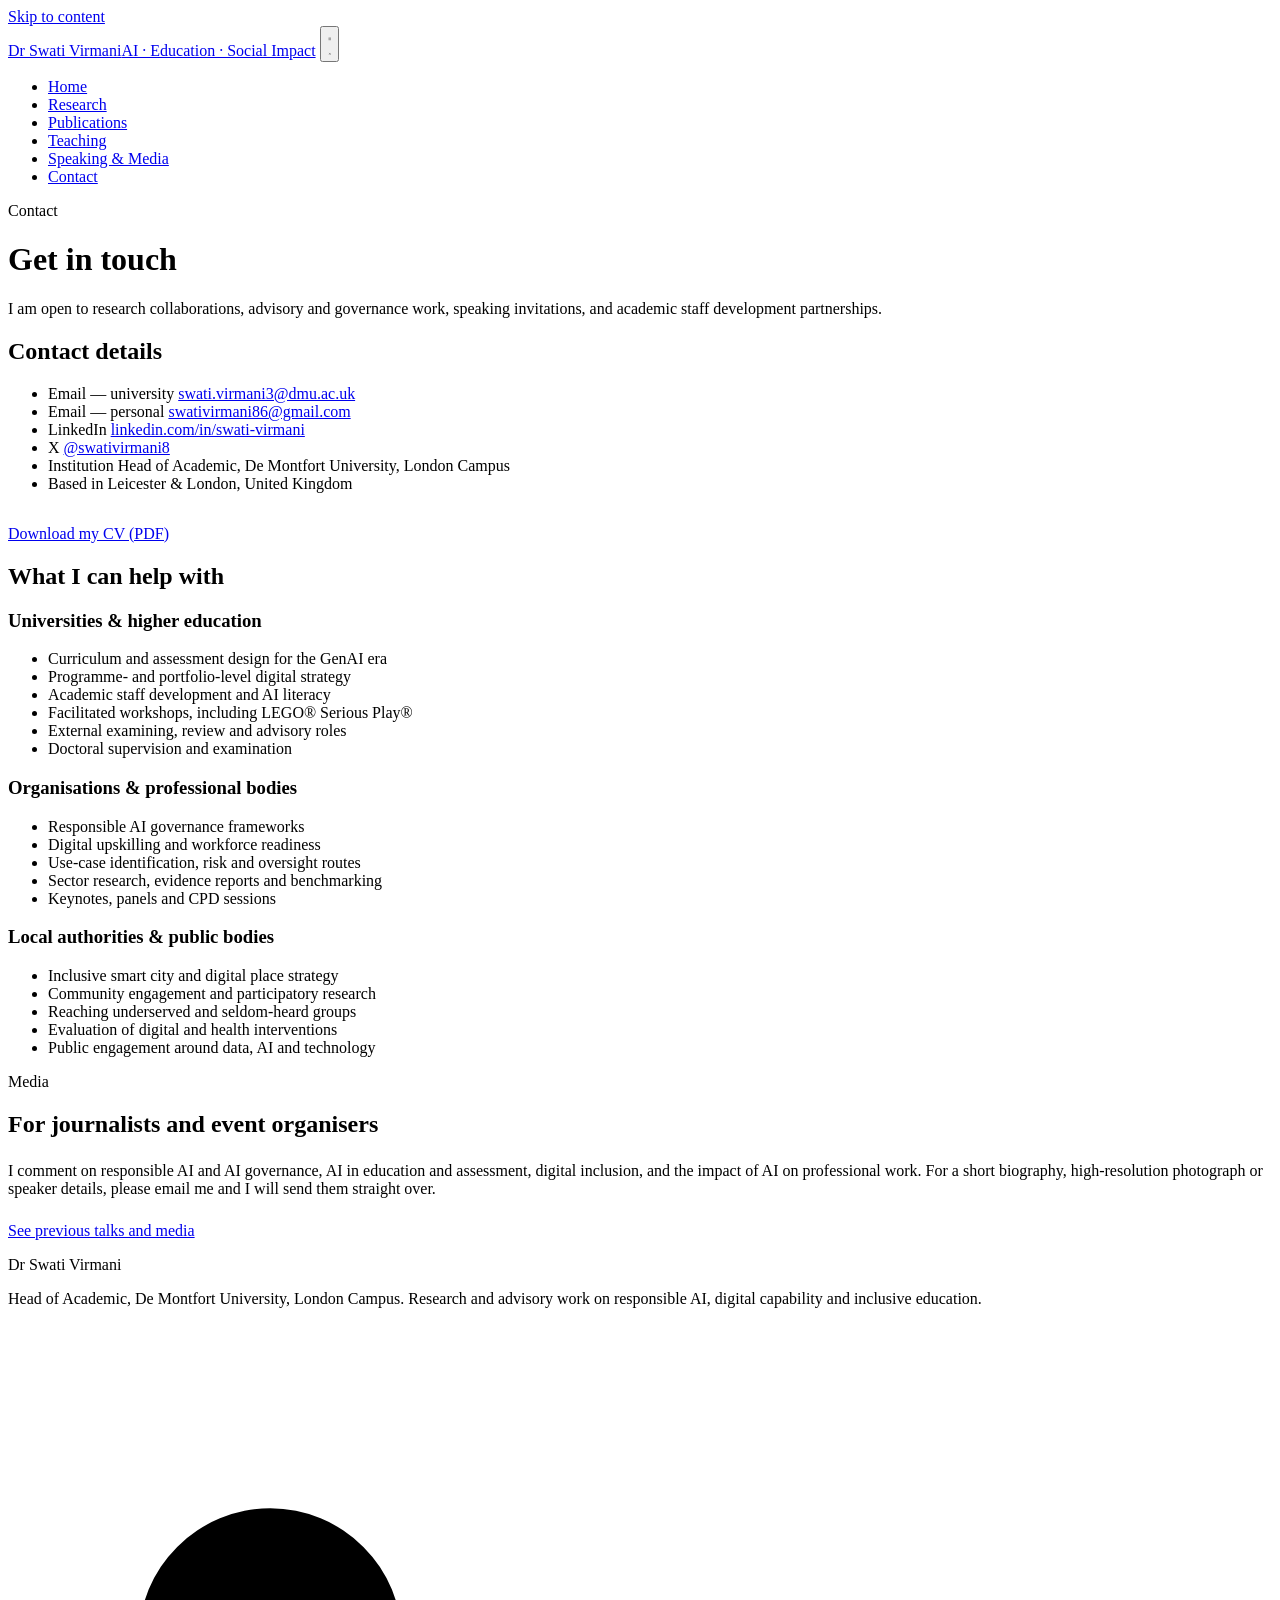
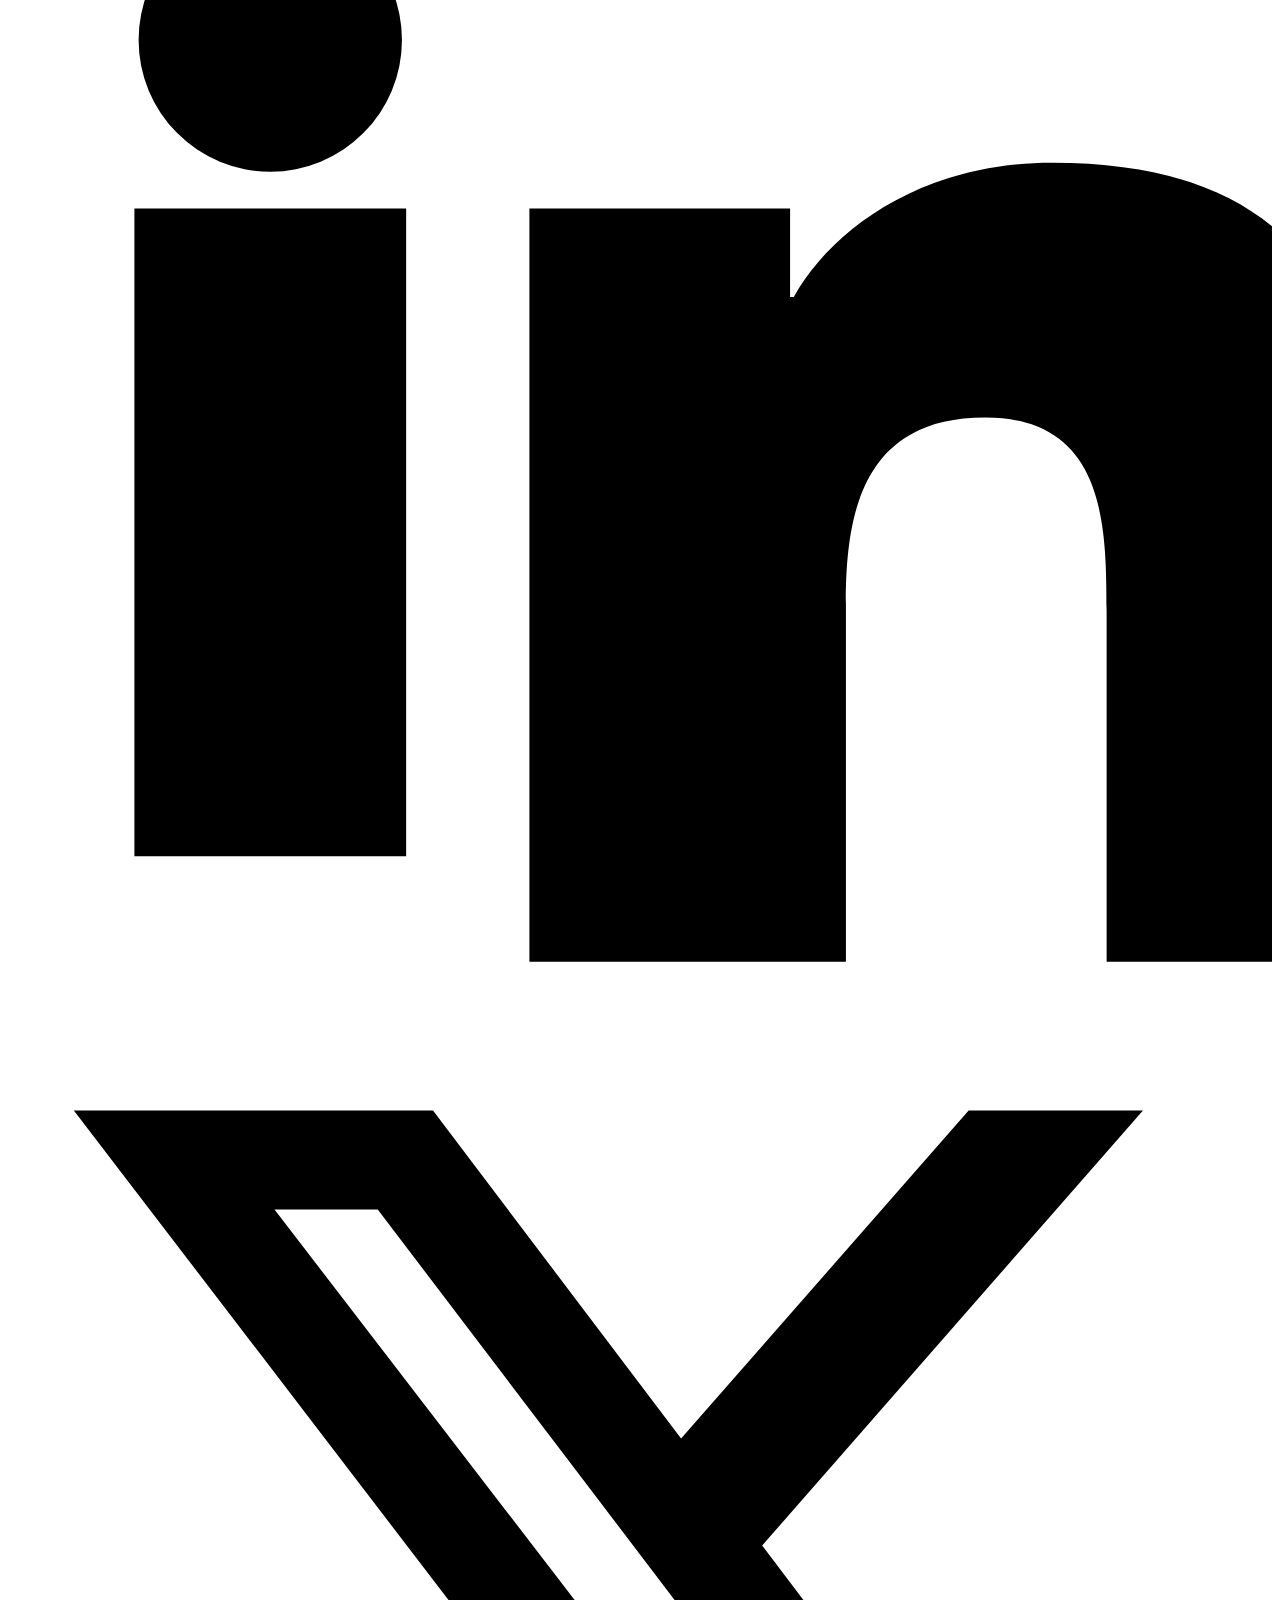
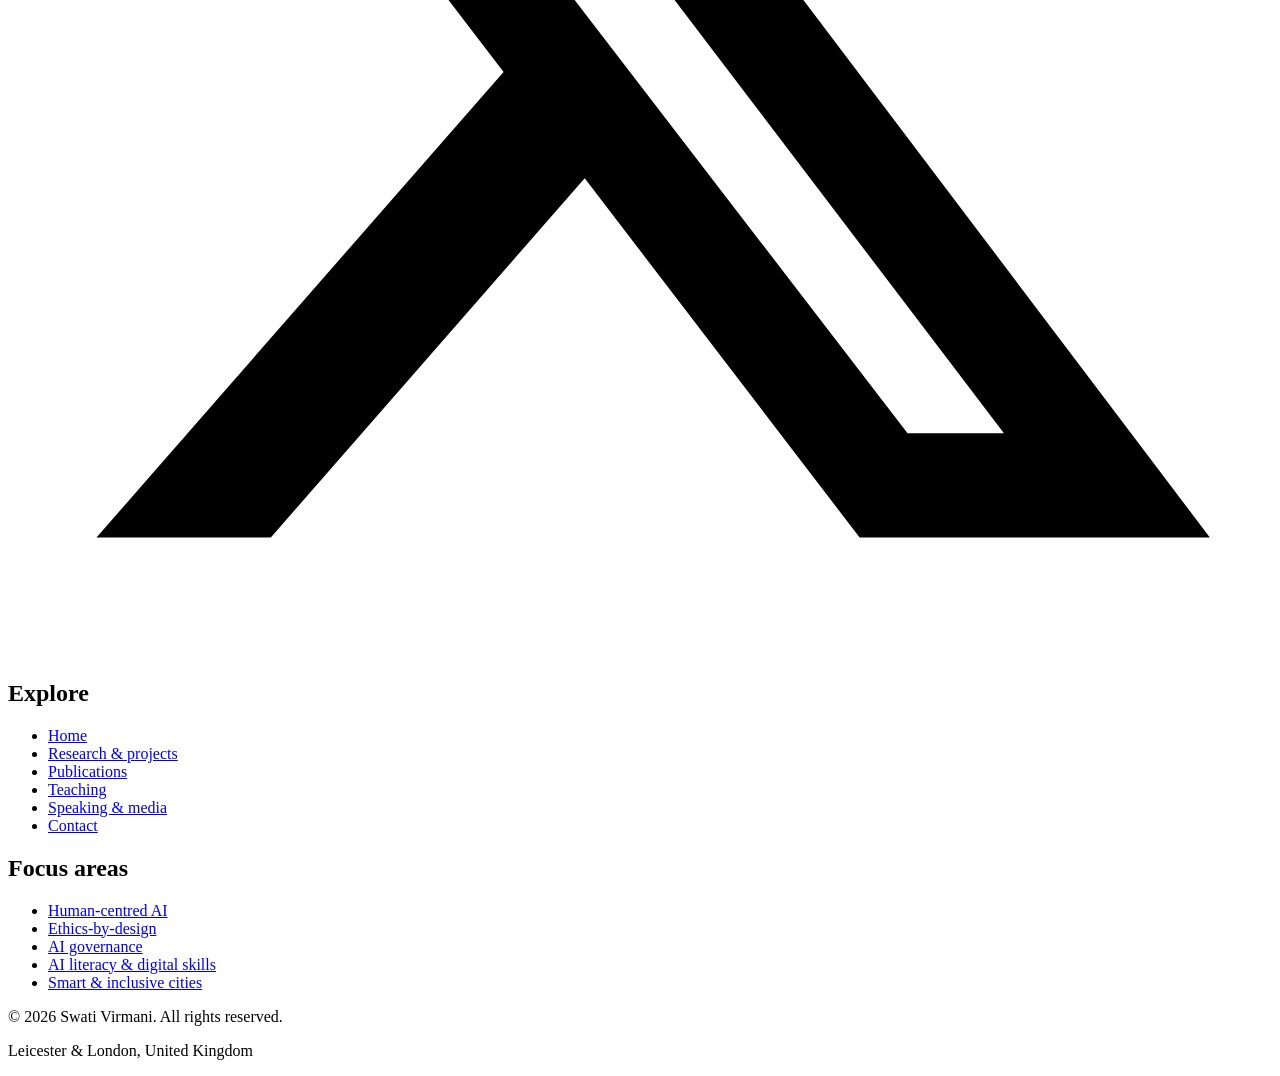
==== contact.html @ f40ee6e1 "Add files via upload" ====
<!DOCTYPE html>
<html lang="en-GB">
<head>
<meta charset="utf-8">
<meta name="viewport" content="width=device-width, initial-scale=1">
<title>Contact — Dr Swati Virmani</title>
<meta name="description" content="Contact Dr Swati Virmani about research collaborations, responsible AI governance and advisory work, speaking invitations, and academic staff development partnerships.">
<link rel="canonical" href="https://swativirmani.co.uk/contact.html">
<meta property="og:type" content="website">
<meta property="og:title" content="Contact — Dr Swati Virmani">
<meta property="og:description" content="Research collaborations, AI governance advisory work, speaking invitations and staff development partnerships.">
<meta property="og:image" content="assets/img/portrait.jpg">
<meta name="twitter:card" content="summary_large_image">
<link rel="icon" href="assets/img/favicon.svg">
<link rel="stylesheet" href="assets/css/style.css">
</head>
<body>

<a class="skip-link" href="#main">Skip to content</a>

<header class="site-header">
  <div class="wrap site-header__inner">
    <a class="brand" href="index.html">Dr Swati Virmani<span>AI &middot; Education &middot; Social Impact</span></a>
    <button class="nav-toggle" type="button" aria-expanded="false" aria-controls="primary-nav" aria-label="Open menu">
      <svg class="icon-open" viewBox="0 0 24 24" fill="none" stroke="currentColor" stroke-width="2" aria-hidden="true"><path d="M3 6h18M3 12h18M3 18h18"/></svg>
      <svg class="icon-close" viewBox="0 0 24 24" fill="none" stroke="currentColor" stroke-width="2" aria-hidden="true"><path d="M6 6l12 12M18 6L6 18"/></svg>
    </button>
    <nav class="nav" id="primary-nav" aria-label="Primary">
      <ul>
        <li><a href="index.html">Home</a></li>
        <li><a href="research.html">Research</a></li>
        <li><a href="publications.html">Publications</a></li>
        <li><a href="teaching.html">Teaching</a></li>
        <li><a href="speaking.html">Speaking &amp; Media</a></li>
        <li><a class="nav__cta" href="contact.html" aria-current="page">Contact</a></li>
      </ul>
    </nav>
  </div>
</header>

<main id="main">

  <div class="page-header">
    <div class="wrap">
      <span class="eyebrow">Contact</span>
      <h1>Get in touch</h1>
      <p class="lede">I am open to research collaborations, advisory and governance work, speaking invitations, and academic staff development partnerships.</p>
    </div>
  </div>

  <section class="section">
    <div class="wrap contact-grid">

      <div>
        <h2>Contact details</h2>
        <ul class="contact-list">
          <li>
            <span class="label">Email &mdash; university</span>
            <a href="mailto:swati.virmani3@dmu.ac.uk">swati.virmani3@dmu.ac.uk</a>
          </li>
          <li>
            <span class="label">Email &mdash; personal</span>
            <a href="mailto:swativirmani86@gmail.com">swativirmani86@gmail.com</a>
          </li>
          <li>
            <span class="label">LinkedIn</span>
            <a href="https://uk.linkedin.com/in/swati-virmani-5b52a013" rel="noopener">linkedin.com/in/swati-virmani</a>
          </li>
          <li>
            <span class="label">X</span>
            <a href="https://x.com/swativirmani8" rel="noopener">@swativirmani8</a>
          </li>
          <li>
            <span class="label">Institution</span>
            <span class="value">Head of Academic, De Montfort University, London Campus</span>
          </li>
          <li>
            <span class="label">Based in</span>
            <span class="value">Leicester &amp; London, United Kingdom</span>
          </li>
        </ul>

        <p style="margin-top:2rem">
          <a class="btn btn--primary" href="assets/cv/Swati-Virmani-CV.pdf">Download my CV (PDF)</a>
        </p>
      </div>

      <div>
        <h2>What I can help with</h2>

        <div class="audience" style="grid-template-columns:1fr">
          <article>
            <h3>Universities &amp; higher education</h3>
            <ul>
              <li>Curriculum and assessment design for the GenAI era</li>
              <li>Programme&#8209; and portfolio&#8209;level digital strategy</li>
              <li>Academic staff development and AI literacy</li>
              <li>Facilitated workshops, including LEGO&reg; Serious Play&reg;</li>
              <li>External examining, review and advisory roles</li>
              <li>Doctoral supervision and examination</li>
            </ul>
          </article>

          <article>
            <h3>Organisations &amp; professional bodies</h3>
            <ul>
              <li>Responsible AI governance frameworks</li>
              <li>Digital upskilling and workforce readiness</li>
              <li>Use&#8209;case identification, risk and oversight routes</li>
              <li>Sector research, evidence reports and benchmarking</li>
              <li>Keynotes, panels and CPD sessions</li>
            </ul>
          </article>

          <article>
            <h3>Local authorities &amp; public bodies</h3>
            <ul>
              <li>Inclusive smart city and digital place strategy</li>
              <li>Community engagement and participatory research</li>
              <li>Reaching underserved and seldom&#8209;heard groups</li>
              <li>Evaluation of digital and health interventions</li>
              <li>Public engagement around data, AI and technology</li>
            </ul>
          </article>
        </div>
      </div>

    </div>
  </section>

  <section class="section section--warm section--tight">
    <div class="wrap">
      <div class="section-head" style="margin-bottom:1.5rem">
        <span class="eyebrow">Media</span>
        <h2>For journalists and event organisers</h2>
      </div>
      <p>I comment on responsible AI and AI governance, AI in education and assessment, digital inclusion, and the impact of AI on professional work. For a short biography, high&#8209;resolution photograph or speaker details, please email me and I will send them straight over.</p>
      <p style="margin-top:1.5rem">
        <a class="btn btn--ghost" href="speaking.html">See previous talks and media</a>
      </p>
    </div>
  </section>

</main>

<footer class="site-footer">
  <div class="wrap">
    <div class="site-footer__grid">
      <div>
        <p class="site-footer__name">Dr Swati Virmani</p>
        <p class="site-footer__blurb">Head of Academic, De Montfort University, London Campus. Research and advisory work on responsible AI, digital capability and inclusive education.</p>
        <div class="social">
          <a href="https://uk.linkedin.com/in/swati-virmani-5b52a013" rel="noopener" aria-label="Swati Virmani on LinkedIn">
            <svg viewBox="0 0 24 24" aria-hidden="true"><path d="M4.98 3.5a2.5 2.5 0 1 1 0 5 2.5 2.5 0 0 1 0-5zM2.4 21.5h5.16V9.2H2.4v12.3zM9.9 9.2h4.95v1.68h.07c.69-1.24 2.38-2.55 4.9-2.55 5.24 0 6.2 3.32 6.2 7.64v7.53h-5.16v-6.68c0-1.6-.03-3.65-2.3-3.65-2.3 0-2.65 1.74-2.65 3.54v6.79H9.9V9.2z"/></svg>
          </a>
          <a href="https://x.com/swativirmani8" rel="noopener" aria-label="Swati Virmani on X">
            <svg viewBox="0 0 24 24" aria-hidden="true"><path d="M18.24 2.25h3.31l-7.23 8.26 8.5 11.24h-6.65l-5.22-6.82-5.96 6.82H1.68l7.73-8.84L1.25 2.25h6.82l4.71 6.23 5.46-6.23zm-1.16 17.52h1.83L7.02 4.13H5.06l12.02 15.64z"/></svg>
          </a>
        </div>
      </div>
      <div>
        <h2>Explore</h2>
        <ul>
          <li><a href="index.html">Home</a></li>
          <li><a href="research.html">Research &amp; projects</a></li>
          <li><a href="publications.html">Publications</a></li>
          <li><a href="teaching.html">Teaching</a></li>
          <li><a href="speaking.html">Speaking &amp; media</a></li>
          <li><a href="contact.html">Contact</a></li>
        </ul>
      </div>
      <div>
        <h2>Focus areas</h2>
        <ul>
          <li><a href="index.html#research-interests">Human&#8209;centred AI</a></li>
          <li><a href="index.html#research-interests">Ethics&#8209;by&#8209;design</a></li>
          <li><a href="index.html#frameworks">AI governance</a></li>
          <li><a href="teaching.html">AI literacy &amp; digital skills</a></li>
          <li><a href="research.html#smart-city">Smart &amp; inclusive cities</a></li>
        </ul>
      </div>
    </div>
    <div class="site-footer__legal">
      <p>&copy; 2026 Swati Virmani. All rights reserved.</p>
      <p>Leicester &amp; London, United Kingdom</p>
    </div>
  </div>
</footer>

<script src="assets/js/site.js"></script>
</body>
</html>
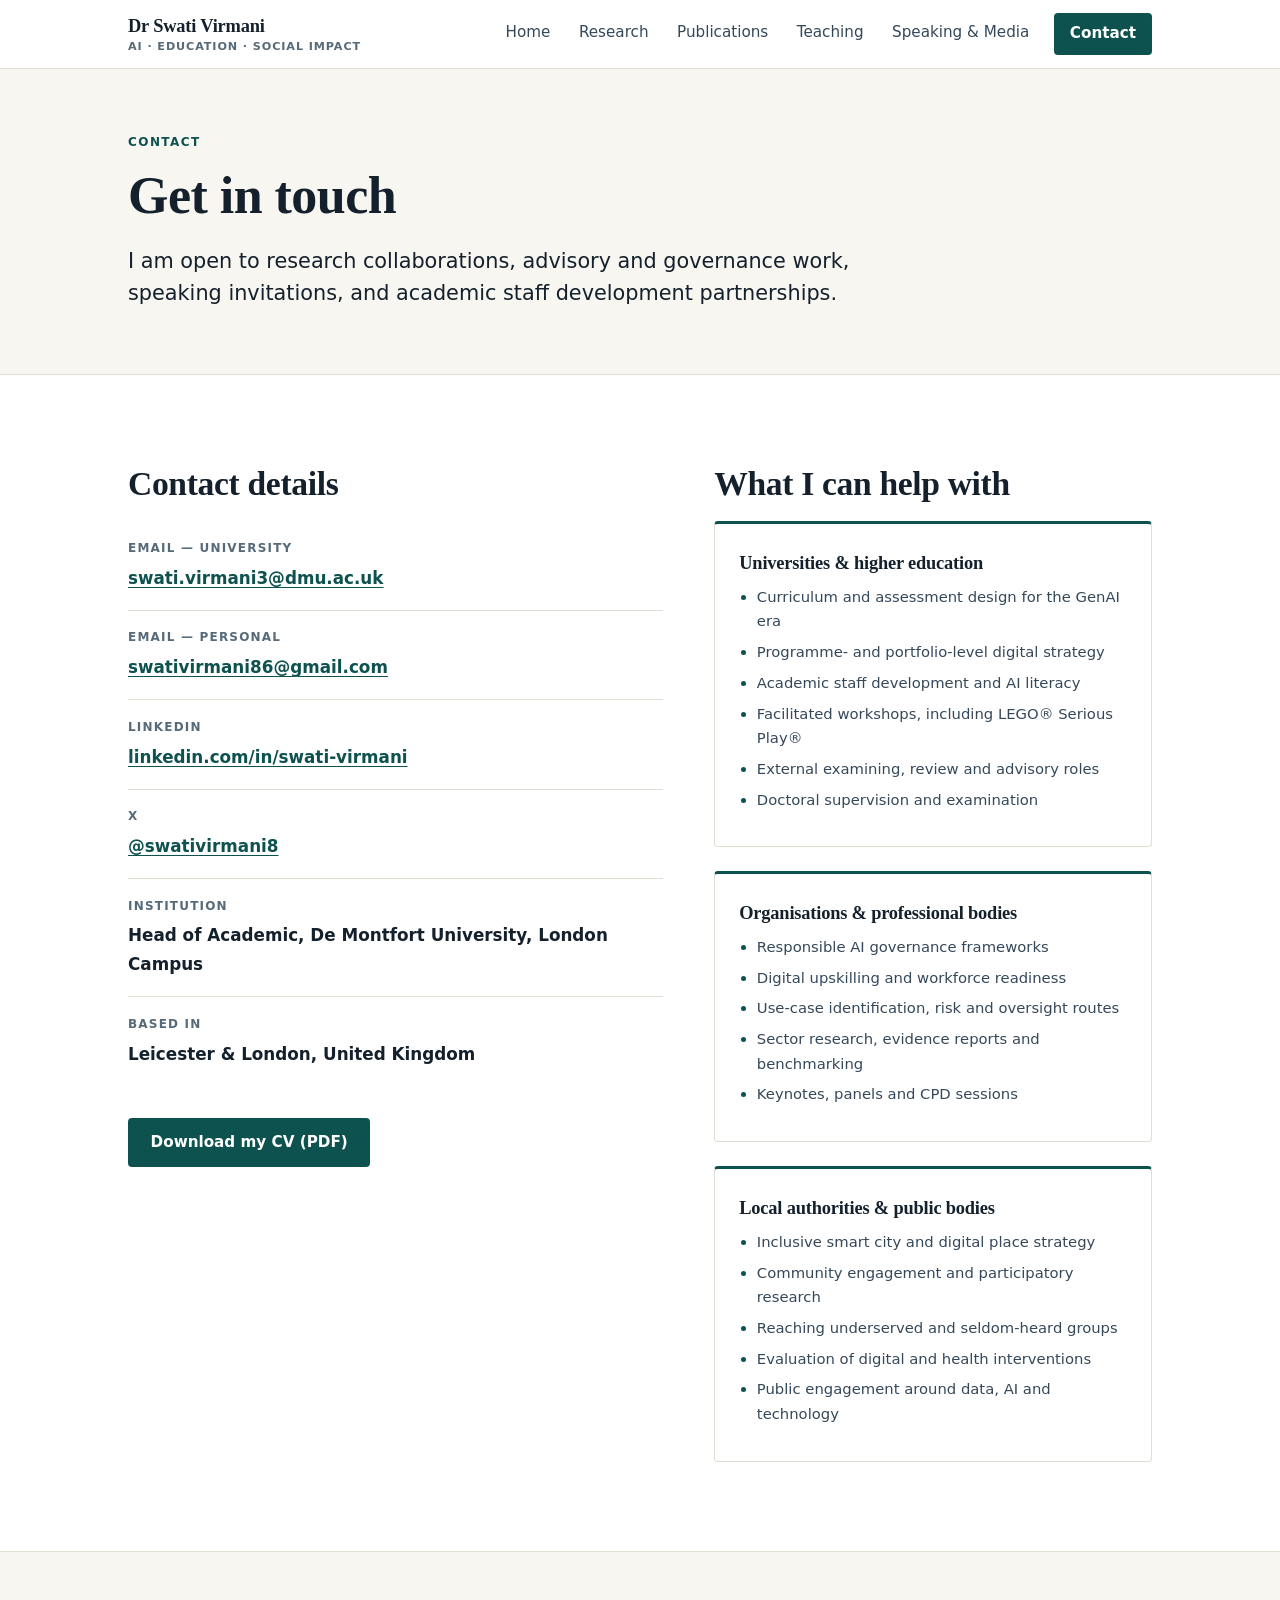
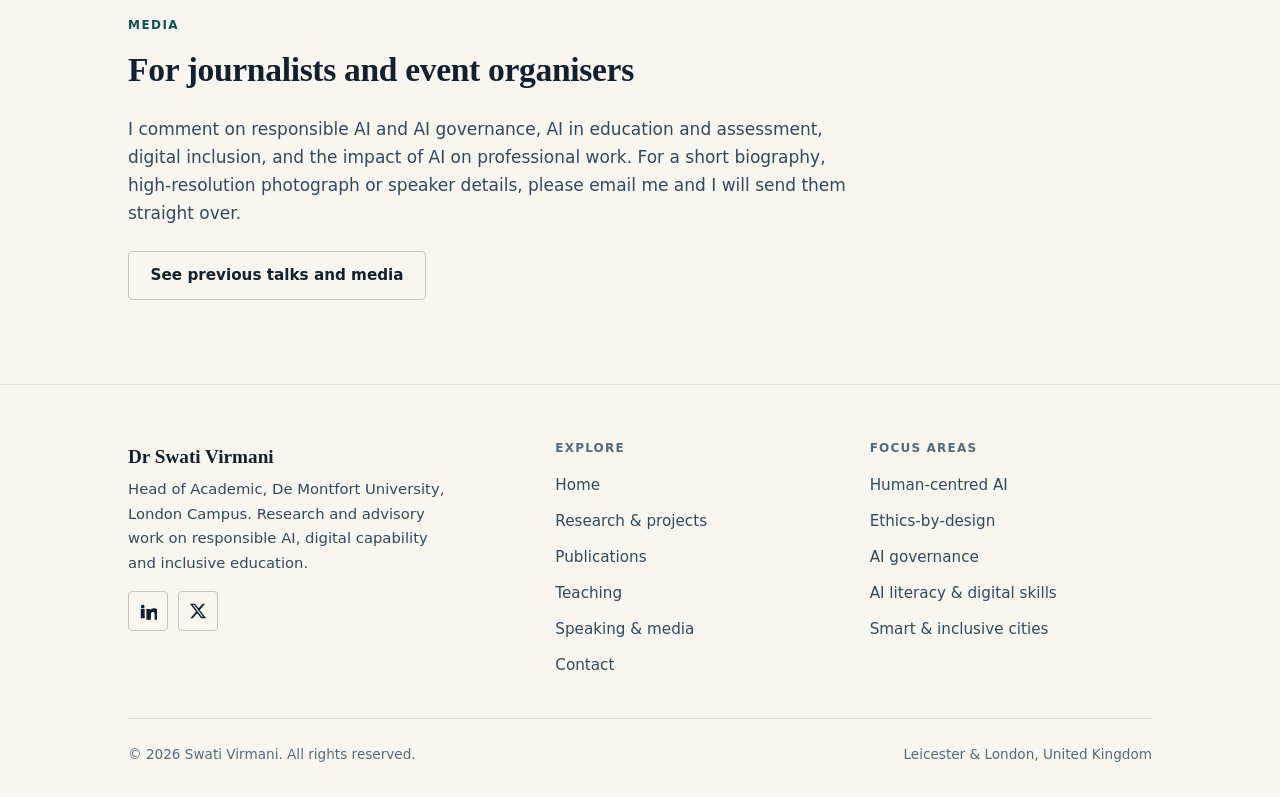
==== commit bb5add19: "Use extensionless URLs in canonical tags and sitemap Cloudflare Pages serves pages without the .html" ====
--- a/contact.html
+++ b/contact.html
@@ -5,7 +5,7 @@
 <meta name="viewport" content="width=device-width, initial-scale=1">
 <title>Contact — Dr Swati Virmani</title>
 <meta name="description" content="Contact Dr Swati Virmani about research collaborations, responsible AI governance and advisory work, speaking invitations, and academic staff development partnerships.">
-<link rel="canonical" href="https://swativirmani.co.uk/contact.html">
+<link rel="canonical" href="https://swativirmani.co.uk/contact">
 <meta property="og:type" content="website">
 <meta property="og:title" content="Contact — Dr Swati Virmani">
 <meta property="og:description" content="Research collaborations, AI governance advisory work, speaking invitations and staff development partnerships.">
--- a/assets/css/style.css
+++ b/assets/css/style.css
@@ -0,0 +1,566 @@
+/* ==========================================================================
+   Dr Swati Virmani — site stylesheet
+   Single stylesheet for all pages. No build step, no external dependencies.
+   ========================================================================== */
+
+/* --- Design tokens ------------------------------------------------------ */
+:root {
+  /* Ink */
+  --ink:        #14212c;
+  --ink-body:   #35485a;
+  --ink-meta:   #566a79;   /* darkened so small meta text clears WCAG AA on both paper tones */
+
+  /* Paper */
+  --paper:      #ffffff;
+  --paper-warm: #f8f6f1;
+  --paper-deep: #14212c;
+
+  /* Accent — deep teal reads as considered and institutional, not corporate */
+  --accent:      #0e5250;
+  --accent-dark: #0a3d3b;
+  --accent-tint: #e8f0ef;
+  --ochre:       #9a6425;
+
+  /* Lines */
+  --line:        #e2ded4;
+  --line-strong: #c9c4b6;
+
+  /* Type */
+  --serif: "Iowan Old Style", "Charter", "Palatino Linotype", Palatino, Georgia, "Times New Roman", serif;
+  --sans:  system-ui, -apple-system, "Segoe UI", Roboto, "Helvetica Neue", Arial, sans-serif;
+
+  /* Measure & rhythm */
+  --measure: 68ch;
+  --wrap:    1120px;
+  --wrap-narrow: 780px;
+  --gutter:  clamp(1.25rem, 5vw, 3rem);
+
+  --radius: 4px;
+  --shadow: 0 1px 2px rgba(20, 33, 44, .05), 0 8px 24px -12px rgba(20, 33, 44, .16);
+}
+
+/* --- Reset -------------------------------------------------------------- */
+*, *::before, *::after { box-sizing: border-box; }
+
+html { -webkit-text-size-adjust: 100%; scroll-behavior: smooth; }
+@media (prefers-reduced-motion: reduce) {
+  html { scroll-behavior: auto; }
+  *, *::before, *::after { animation-duration: .01ms !important; transition-duration: .01ms !important; }
+}
+
+body {
+  margin: 0;
+  background: var(--paper);
+  color: var(--ink-body);
+  font-family: var(--sans);
+  font-size: 1.0625rem;      /* 17px */
+  line-height: 1.65;
+  -webkit-font-smoothing: antialiased;
+  text-rendering: optimizeLegibility;
+}
+
+img { max-width: 100%; height: auto; display: block; }
+
+h1, h2, h3, h4 {
+  font-family: var(--serif);
+  color: var(--ink);
+  font-weight: 600;
+  line-height: 1.2;
+  margin: 0 0 .5em;
+  letter-spacing: -.01em;
+}
+
+h1 { font-size: clamp(2.1rem, 1.5rem + 2.5vw, 3.25rem); line-height: 1.1; }
+h2 { font-size: clamp(1.55rem, 1.3rem + 1.1vw, 2.1rem); }
+h3 { font-size: clamp(1.15rem, 1.05rem + .4vw, 1.35rem); }
+h4 { font-size: 1.0625rem; font-family: var(--sans); font-weight: 650; }
+
+p  { margin: 0 0 1.15em; max-width: var(--measure); }
+ul, ol { max-width: var(--measure); }
+
+a { color: var(--accent); text-decoration-thickness: 1px; text-underline-offset: .18em; }
+a:hover { color: var(--accent-dark); }
+
+:focus-visible {
+  outline: 3px solid var(--accent);
+  outline-offset: 2px;
+  border-radius: 2px;
+}
+
+/* --- Utilities ---------------------------------------------------------- */
+.wrap        { width: 100%; max-width: var(--wrap); margin-inline: auto; padding-inline: var(--gutter); }
+.wrap-narrow { width: 100%; max-width: var(--wrap-narrow); margin-inline: auto; padding-inline: var(--gutter); }
+
+.visually-hidden {
+  position: absolute; width: 1px; height: 1px; margin: -1px;
+  padding: 0; overflow: hidden; clip: rect(0 0 0 0); white-space: nowrap; border: 0;
+}
+
+.skip-link {
+  position: absolute; left: 50%; transform: translateX(-50%) translateY(-120%);
+  z-index: 200; background: var(--ink); color: #fff; padding: .75rem 1.25rem;
+  border-radius: 0 0 var(--radius) var(--radius); text-decoration: none; font-weight: 600;
+  transition: transform .15s ease;
+}
+.skip-link:focus { transform: translateX(-50%) translateY(0); color: #fff; }
+
+.eyebrow {
+  font-family: var(--sans);
+  font-size: .75rem;
+  font-weight: 650;
+  letter-spacing: .12em;
+  text-transform: uppercase;
+  color: var(--accent);
+  margin: 0 0 .9rem;
+  display: block;
+}
+.eyebrow--light { color: #9dc4c1; }
+
+.lede {
+  font-size: clamp(1.125rem, 1.05rem + .35vw, 1.3rem);
+  line-height: 1.55;
+  color: var(--ink);
+}
+
+.section       { padding-block: clamp(3.5rem, 7vw, 6rem); }
+.section--warm { background: var(--paper-warm); }
+.section--tight{ padding-block: clamp(2.5rem, 5vw, 4rem); }
+.section + .section--warm, .section--warm + .section { border-top: 1px solid var(--line); }
+
+.section-head { margin-bottom: 2.5rem; }
+.section-head p { color: var(--ink-body); }
+
+/* --- Header / navigation ------------------------------------------------
+   Present on every page — the previous site only had a menu on the homepage. */
+.site-header {
+  position: sticky; top: 0; z-index: 100;
+  background: rgba(255,255,255,.94);
+  backdrop-filter: saturate(180%) blur(12px);
+  -webkit-backdrop-filter: saturate(180%) blur(12px);
+  border-bottom: 1px solid var(--line);
+}
+
+.site-header__inner {
+  display: flex; align-items: center; justify-content: space-between;
+  gap: 1rem; min-height: 68px;
+}
+
+.brand {
+  font-family: var(--serif);
+  font-size: 1.15rem; font-weight: 600; color: var(--ink);
+  text-decoration: none; letter-spacing: -.01em; line-height: 1.2;
+  display: flex; flex-direction: column;
+}
+.brand span {
+  font-family: var(--sans); font-size: .7rem; font-weight: 550;
+  letter-spacing: .08em; text-transform: uppercase; color: var(--ink-meta);
+  margin-top: .15rem;
+}
+.brand:hover { color: var(--accent); }
+
+.nav-toggle {
+  display: none;
+  width: 46px; height: 46px;
+  align-items: center; justify-content: center;
+  background: none; border: 1px solid var(--line-strong); border-radius: var(--radius);
+  color: var(--ink); cursor: pointer; padding: 0;
+}
+.nav-toggle svg { width: 22px; height: 22px; }
+.nav-toggle .icon-close { display: none; }
+.nav-toggle[aria-expanded="true"] .icon-open  { display: none; }
+.nav-toggle[aria-expanded="true"] .icon-close { display: block; }
+
+.nav ul {
+  list-style: none; display: flex; align-items: center;
+  gap: clamp(.5rem, 1.6vw, 1.5rem); margin: 0; padding: 0; max-width: none;
+}
+.nav a {
+  display: block; padding: .55rem .25rem;
+  color: var(--ink-body); text-decoration: none;
+  font-size: .95rem; font-weight: 500;
+  border-bottom: 2px solid transparent;
+}
+.nav a:hover { color: var(--accent); }
+.nav a[aria-current="page"] { color: var(--ink); font-weight: 650; border-bottom-color: var(--accent); }
+
+.nav__cta {
+  background: var(--accent); color: #fff !important; border-radius: var(--radius);
+  padding: .55rem 1rem !important; border-bottom: 0 !important; font-weight: 600 !important;
+}
+.nav__cta:hover { background: var(--accent-dark); }
+
+@media (max-width: 900px) {
+  .nav-toggle { display: flex; }
+  .nav {
+    position: absolute; inset: 100% 0 auto 0;
+    background: var(--paper); border-bottom: 1px solid var(--line);
+    box-shadow: var(--shadow);
+    display: none;
+  }
+  .nav.is-open { display: block; }
+  .nav ul { flex-direction: column; align-items: stretch; gap: 0; padding: .5rem var(--gutter) 1.25rem; }
+  .nav a { padding: .85rem 0; border-bottom: 1px solid var(--line); }
+  .nav a[aria-current="page"] { border-bottom-color: var(--line); }
+  .nav li:last-child a { border-bottom: 0; }
+  .nav__cta { text-align: center; margin-top: .75rem; padding: .85rem 1rem !important; }
+}
+
+/* --- Hero --------------------------------------------------------------- */
+.hero { padding-block: clamp(3rem, 6vw, 5.5rem) clamp(2.5rem, 5vw, 4rem); }
+
+.hero__grid {
+  display: grid; gap: clamp(2rem, 4vw, 3.5rem);
+  grid-template-columns: minmax(0, 1fr) 430px; align-items: center;
+}
+@media (max-width: 900px) {
+  .hero__grid { grid-template-columns: 1fr; }
+  .hero__portrait { order: -1; max-width: 100%; }
+}
+
+.hero h1 { margin-bottom: .35em; }
+
+.hero__postnominals {
+  font-family: var(--sans); font-size: .78rem; font-weight: 700;
+  letter-spacing: .16em; text-transform: uppercase; color: var(--accent);
+  margin: -.15rem 0 .9rem;
+}
+
+.hero__role {
+  font-family: var(--sans); font-size: 1.0625rem; font-weight: 600;
+  color: var(--ink); margin: 0 0 1.25rem;
+}
+.hero__role em { font-style: normal; color: var(--ink-meta); font-weight: 500; }
+.hero__role br { line-height: 1.9; }
+
+.hero__statement {
+  font-size: clamp(1.125rem, 1.05rem + .4vw, 1.35rem);
+  line-height: 1.5; color: var(--ink); max-width: 34ch;
+  border-left: 3px solid var(--accent); padding-left: 1.15rem; margin: 0 0 1.75rem;
+}
+.hero__portrait img {
+  border-radius: var(--radius); box-shadow: var(--shadow); width: 100%;
+}
+.hero__actions { display: flex; flex-wrap: wrap; gap: .75rem; }
+
+/* --- Buttons ------------------------------------------------------------ */
+.btn {
+  display: inline-flex; align-items: center; gap: .5rem;
+  min-height: 46px; padding: .7rem 1.35rem;
+  font-family: var(--sans); font-size: .95rem; font-weight: 600;
+  border-radius: var(--radius); text-decoration: none; border: 1px solid transparent;
+  transition: background-color .15s ease, color .15s ease, border-color .15s ease;
+}
+.btn--primary { background: var(--accent); color: #fff; }
+.btn--primary:hover { background: var(--accent-dark); color: #fff; }
+.btn--ghost { border-color: var(--line-strong); color: var(--ink); background: transparent; }
+.btn--ghost:hover { border-color: var(--accent); color: var(--accent); }
+.btn--light { background: #fff; color: var(--accent-dark); }
+.btn--light:hover { background: var(--accent-tint); color: var(--accent-dark); }
+.btn--outline-light { border-color: rgba(255,255,255,.4); color: #fff; }
+.btn--outline-light:hover { border-color: #fff; color: #fff; background: rgba(255,255,255,.08); }
+
+/* --- Credential strip --------------------------------------------------- */
+.credentials {
+  border-block: 1px solid var(--line);
+  background: var(--paper-warm);
+  padding-block: 1.75rem;
+}
+.credentials ul {
+  list-style: none; margin: 0; padding: 0; max-width: none;
+  display: flex; flex-wrap: wrap; gap: .6rem .5rem;
+}
+.credentials li {
+  font-size: .875rem; font-weight: 550; color: var(--ink);
+  background: var(--paper); border: 1px solid var(--line);
+  border-radius: 100px; padding: .4rem .9rem;
+}
+.credentials li:has(strong) {
+  border-color: var(--accent); background: var(--accent-tint);
+}
+.credentials li strong { color: var(--accent-dark); font-weight: 700; }
+.credentials li em { font-style: italic; }
+
+/* --- Prose blocks ------------------------------------------------------- */
+.prose h3 { margin-top: 2.25rem; }
+.prose h3:first-child { margin-top: 0; }
+.prose > *:last-child { margin-bottom: 0; }
+
+.two-col {
+  display: grid; gap: clamp(2rem, 4vw, 3.5rem);
+  grid-template-columns: 1fr 1fr; align-items: start;
+}
+@media (max-width: 820px) { .two-col { grid-template-columns: 1fr; } }
+
+.side-head { position: sticky; top: 96px; }
+@media (max-width: 820px) { .side-head { position: static; } }
+
+/* --- Theme / interest tiles --------------------------------------------- */
+.themes {
+  list-style: none; margin: 0 0 2rem; padding: 0; max-width: none;
+  display: grid; gap: 1px; background: var(--line);
+  grid-template-columns: repeat(auto-fit, minmax(215px, 1fr));
+  border: 1px solid var(--line); border-radius: var(--radius); overflow: hidden;
+}
+.themes li { background: var(--paper); padding: 1.5rem 1.35rem; }
+.themes strong {
+  display: block; font-family: var(--serif); font-size: 1.1rem;
+  color: var(--ink); margin-bottom: .4rem; font-weight: 600;
+}
+.themes span { font-size: .925rem; color: var(--ink-body); display: block; line-height: 1.5; }
+
+/* --- Cards -------------------------------------------------------------- */
+.card-grid {
+  display: grid; gap: 1.5rem;
+  grid-template-columns: repeat(auto-fit, minmax(280px, 1fr));
+}
+.card {
+  background: var(--paper); border: 1px solid var(--line);
+  border-radius: var(--radius); padding: 1.6rem;
+  display: flex; flex-direction: column;
+}
+.card h3 { margin-bottom: .5rem; }
+.card p  { font-size: .95rem; margin-bottom: 1rem; }
+.card > *:last-child { margin-bottom: 0; margin-top: auto; }
+.card__meta {
+  font-size: .78rem; font-weight: 650; letter-spacing: .08em; text-transform: uppercase;
+  color: var(--ochre); margin: 0 0 .6rem;
+}
+.card__link { font-size: .925rem; font-weight: 600; text-decoration: none; }
+.card__link:hover { text-decoration: underline; }
+.card__link::after { content: " →"; }
+
+/* --- Projects ----------------------------------------------------------- */
+.project {
+  display: grid; gap: clamp(1.75rem, 3.5vw, 3rem);
+  grid-template-columns: minmax(0, 1.15fr) minmax(0, .85fr);
+  align-items: start;
+  padding-block: clamp(2.5rem, 5vw, 3.5rem);
+  border-top: 1px solid var(--line);
+}
+.project:first-of-type { border-top: 0; padding-top: 0; }
+.project--flip .project__media { order: -1; }
+@media (max-width: 860px) {
+  .project { grid-template-columns: 1fr; }
+  .project--flip .project__media { order: 0; }
+}
+
+.project__eyebrow {
+  font-size: .75rem; font-weight: 650; letter-spacing: .1em; text-transform: uppercase;
+  color: var(--ochre); margin: 0 0 .6rem;
+}
+.project h2 { margin-bottom: .35rem; }
+.project__sub {
+  font-family: var(--serif); font-style: italic; font-size: 1.075rem;
+  color: var(--ink-meta); margin-bottom: 1.1rem;
+}
+.project__facts {
+  list-style: none; margin: 0 0 1.25rem; padding: 1rem 0 0; max-width: none;
+  border-top: 1px solid var(--line);
+  display: grid; gap: .5rem;
+}
+.project__facts li { display: flex; gap: .75rem; font-size: .9rem; }
+.project__facts dt, .project__facts b {
+  min-width: 92px; flex-shrink: 0; color: var(--ink-meta);
+  font-weight: 600; font-size: .78rem; letter-spacing: .06em; text-transform: uppercase;
+  padding-top: .12rem;
+}
+.project__facts span { color: var(--ink); }
+
+figure { margin: 0; }
+figure img { border: 1px solid var(--line); border-radius: var(--radius); width: 100%; }
+figcaption {
+  font-size: .85rem; color: var(--ink-meta); margin-top: .7rem; line-height: 1.45;
+}
+
+/* --- Framework gallery -------------------------------------------------- */
+.frameworks {
+  display: grid; gap: 1.75rem;
+  grid-template-columns: 1fr;
+}
+/* Two-up keeps the four frameworks balanced and the diagrams legible. */
+@media (min-width: 720px) {
+  .frameworks { grid-template-columns: repeat(2, minmax(0, 1fr)); }
+}
+.framework {
+  background: var(--paper); border: 1px solid var(--line); border-radius: var(--radius);
+  overflow: hidden; display: flex; flex-direction: column;
+}
+.framework img {
+  width: 100%; aspect-ratio: 4 / 3; object-fit: contain;
+  background: #fff; border-bottom: 1px solid var(--line); padding: .75rem;
+}
+.framework__body { padding: 1.35rem; }
+.framework__body h3 { font-size: 1.075rem; margin-bottom: .4rem; }
+.framework__body p  { font-size: .9rem; margin: 0; color: var(--ink-body); }
+
+/* --- Publications ------------------------------------------------------- */
+.pub-group { margin-bottom: 3rem; }
+.pub-group:last-child { margin-bottom: 0; }
+.pub-group > h2 {
+  font-size: 1.3rem; padding-bottom: .6rem; margin-bottom: 1.25rem;
+  border-bottom: 2px solid var(--ink);
+}
+.pub-list { list-style: none; margin: 0; padding: 0; max-width: none; }
+.pub-list li {
+  padding: 1.1rem 0 1.1rem 3.4rem; border-bottom: 1px solid var(--line);
+  position: relative; max-width: 78ch;
+}
+.pub-list li:last-child { border-bottom: 0; }
+.pub-year {
+  position: absolute; left: 0; top: 1.15rem;
+  font-family: var(--sans); font-size: .8rem; font-weight: 700;
+  color: var(--ink-meta); letter-spacing: .02em;
+}
+.pub-title { color: var(--ink); font-weight: 600; display: block; margin-bottom: .2rem; }
+.pub-meta  { font-size: .9rem; color: var(--ink-body); display: block; }
+.pub-meta em { font-style: italic; }
+.pub-link  { font-size: .85rem; font-weight: 600; display: inline-block; margin-top: .35rem; }
+
+/* --- Talks & writing lists ---------------------------------------------- */
+.entry-list { list-style: none; margin: 0; padding: 0; max-width: none; }
+.entry {
+  display: grid; grid-template-columns: 152px minmax(0, 1fr);
+  gap: 1.5rem; padding: 1.5rem 0; border-bottom: 1px solid var(--line);
+}
+.entry:last-child { border-bottom: 0; }
+@media (max-width: 700px) { .entry { grid-template-columns: 1fr; gap: .4rem; } }
+
+.entry__date {
+  font-size: .82rem; font-weight: 650; letter-spacing: .04em;
+  color: var(--ink-meta); text-transform: uppercase; padding-top: .2rem;
+}
+.entry__title { font-family: var(--serif); font-size: 1.15rem; color: var(--ink); margin: 0 0 .3rem; font-weight: 600; }
+.entry__title a { text-decoration: none; color: inherit; }
+.entry__title a:hover { color: var(--accent); text-decoration: underline; }
+.entry__host { font-size: .95rem; color: var(--ink-body); margin: 0 0 .4rem; }
+.entry__host strong { color: var(--ink); font-weight: 600; }
+.entry__note { font-size: .9rem; color: var(--ink-meta); margin: 0; }
+.entry__tag {
+  display: inline-block; font-size: .72rem; font-weight: 650; letter-spacing: .08em;
+  text-transform: uppercase; color: var(--accent); background: var(--accent-tint);
+  padding: .2rem .55rem; border-radius: 3px; margin-bottom: .5rem;
+}
+
+/* --- Talk poster gallery ------------------------------------------------ */
+/* Six posters — three-up keeps both rows full. */
+.poster-grid {
+  display: grid; gap: 1.25rem; margin-top: 2.5rem;
+  grid-template-columns: repeat(2, minmax(0, 1fr));
+}
+@media (min-width: 720px) {
+  .poster-grid { grid-template-columns: repeat(3, minmax(0, 1fr)); }
+}
+.poster-grid figure { display: flex; flex-direction: column; }
+.poster-grid img {
+  aspect-ratio: 1 / 1; object-fit: cover; object-position: top center;
+  border: 1px solid var(--line); border-radius: var(--radius);
+}
+.poster-grid figcaption { font-size: .8rem; }
+
+/* --- Audience blocks ---------------------------------------------------- */
+.audience {
+  display: grid; gap: 1.5rem;
+  grid-template-columns: repeat(auto-fit, minmax(275px, 1fr));
+}
+.audience article {
+  background: var(--paper); border: 1px solid var(--line);
+  border-top: 3px solid var(--accent);
+  border-radius: var(--radius); padding: 1.75rem 1.5rem;
+}
+.audience h3 { font-size: 1.15rem; margin-bottom: .65rem; }
+.audience p  { font-size: .95rem; margin-bottom: .9rem; }
+.audience ul { margin: 0; padding-left: 1.1rem; font-size: .925rem; }
+.audience li { margin-bottom: .4rem; }
+.audience li::marker { color: var(--accent); }
+
+/* --- Quote / pull ------------------------------------------------------- */
+.pull {
+  font-family: var(--serif); font-size: clamp(1.3rem, 1.1rem + 1vw, 1.75rem);
+  line-height: 1.4; color: var(--ink); max-width: 26ch;
+  margin: 0; padding-left: 1.25rem; border-left: 3px solid var(--ochre);
+}
+
+/* --- CTA band ----------------------------------------------------------- */
+.cta-band {
+  background: var(--paper-deep); color: #dfe7ea;
+  padding-block: clamp(3rem, 6vw, 4.5rem);
+}
+.cta-band h2 { color: #fff; }
+.cta-band p  { color: #b6c4cc; max-width: 56ch; }
+.cta-band .btn-row { display: flex; flex-wrap: wrap; gap: .75rem; margin-top: 1.75rem; }
+
+/* --- Contact ------------------------------------------------------------ */
+.contact-grid {
+  display: grid; gap: clamp(2rem, 4vw, 3.5rem);
+  grid-template-columns: minmax(0, 1.1fr) minmax(0, .9fr); align-items: start;
+}
+@media (max-width: 820px) { .contact-grid { grid-template-columns: 1fr; } }
+
+.contact-list { list-style: none; margin: 0; padding: 0; max-width: none; }
+.contact-list li { padding: 1.1rem 0; border-bottom: 1px solid var(--line); }
+.contact-list li:last-child { border-bottom: 0; }
+.contact-list dt, .contact-list .label {
+  font-size: .75rem; font-weight: 650; letter-spacing: .1em; text-transform: uppercase;
+  color: var(--ink-meta); display: block; margin-bottom: .3rem;
+}
+.contact-list a, .contact-list .value { font-size: 1.05rem; color: var(--ink); font-weight: 550; }
+.contact-list a { color: var(--accent); }
+
+.note {
+  background: var(--accent-tint); border-left: 3px solid var(--accent);
+  padding: 1.1rem 1.25rem; border-radius: 0 var(--radius) var(--radius) 0;
+  font-size: .925rem; margin: 0 0 1.5rem; max-width: var(--measure);
+}
+.note strong { color: var(--accent-dark); }
+
+/* --- Footer ------------------------------------------------------------- */
+.site-footer {
+  background: var(--paper-warm); border-top: 1px solid var(--line);
+  padding-block: clamp(2.5rem, 5vw, 3.5rem) 2rem; margin-top: 0;
+}
+.site-footer__grid {
+  display: grid; gap: 2rem;
+  grid-template-columns: minmax(0, 1.4fr) repeat(2, minmax(0, 1fr));
+  padding-bottom: 2rem; border-bottom: 1px solid var(--line);
+}
+@media (max-width: 760px) { .site-footer__grid { grid-template-columns: 1fr; gap: 1.75rem; } }
+
+.site-footer h2 {
+  font-family: var(--sans); font-size: .75rem; font-weight: 650;
+  letter-spacing: .1em; text-transform: uppercase; color: var(--ink-meta); margin-bottom: .9rem;
+}
+.site-footer ul { list-style: none; margin: 0; padding: 0; max-width: none; }
+.site-footer li { margin-bottom: .5rem; }
+.site-footer a { color: var(--ink-body); text-decoration: none; font-size: .95rem; }
+.site-footer a:hover { color: var(--accent); text-decoration: underline; }
+.site-footer__name { font-family: var(--serif); font-size: 1.2rem; color: var(--ink); margin-bottom: .3rem; font-weight: 600; }
+.site-footer__blurb { font-size: .925rem; max-width: 34ch; margin-bottom: 1rem; }
+.site-footer__legal {
+  padding-top: 1.5rem; font-size: .85rem; color: var(--ink-meta);
+  display: flex; flex-wrap: wrap; gap: .5rem 1.5rem; justify-content: space-between;
+}
+.site-footer__legal p { margin: 0; max-width: none; }
+
+.social { display: flex; gap: .6rem; }
+.social a {
+  width: 40px; height: 40px; display: inline-flex; align-items: center; justify-content: center;
+  border: 1px solid var(--line-strong); border-radius: var(--radius); color: var(--ink);
+}
+.social a:hover { border-color: var(--accent); color: var(--accent); background: var(--paper); }
+.social svg { width: 18px; height: 18px; fill: currentColor; }
+
+/* --- Page header (interior pages) --------------------------------------- */
+.page-header {
+  background: var(--paper-warm); border-bottom: 1px solid var(--line);
+  padding-block: clamp(2.5rem, 5vw, 4rem);
+}
+.page-header h1 { margin-bottom: .4em; }
+.page-header .lede { max-width: 60ch; margin-bottom: 0; }
+
+/* --- Print -------------------------------------------------------------- */
+@media print {
+  .site-header, .site-footer, .cta-band, .nav-toggle, .skip-link { display: none !important; }
+  body { font-size: 11pt; color: #000; }
+  a { color: #000; text-decoration: underline; }
+  .section { padding-block: 1rem; }
+}
